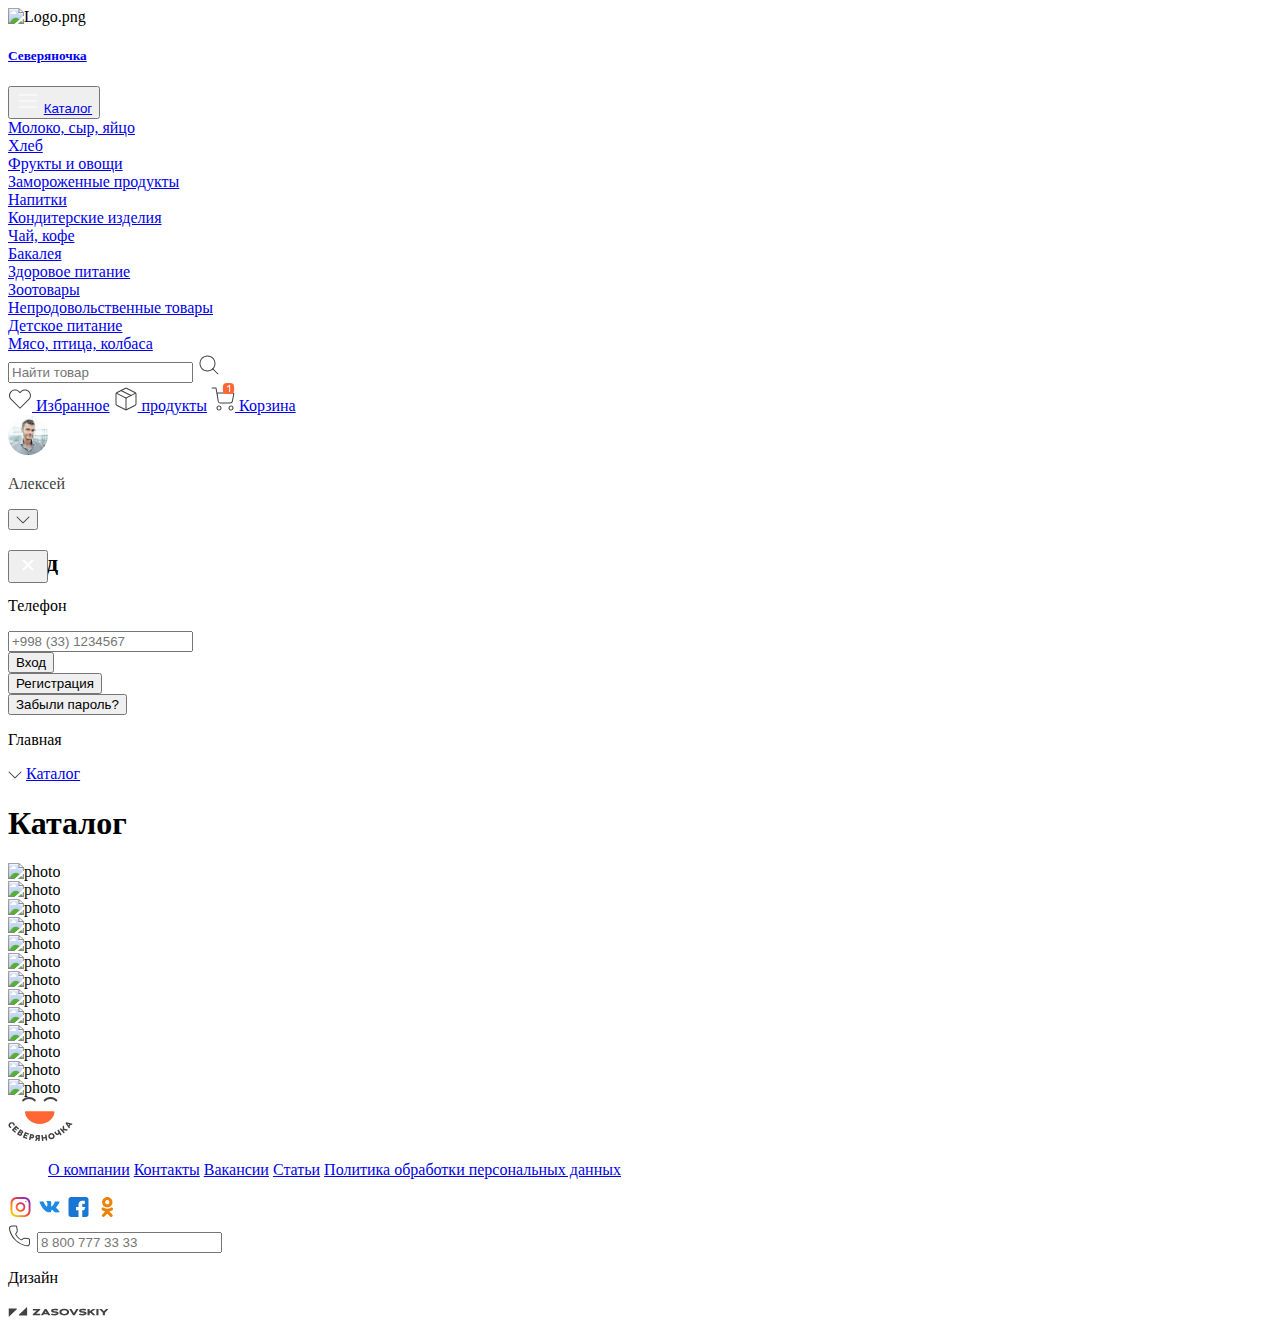
==== pages/category.html @ 1f25ca3d "product" ====
<!DOCTYPE html>
<html lang="en">
<head>
    <meta charset="UTF-8">
    <meta http-equiv="X-UA-Compatible" content="IE=edge">
    <meta name="viewport" content="width=device-width, initial-scale=1.0">
    <title>Category</title>
<link rel="stylesheet" href="../scss/categories.css">

</head>
<body>
    <header class="header">
        <div class="container">
          <div class="main_header">
            
            <div class="left">
              <img src="../assets/images/icons/group.svg" alt="Logo.png">
             <a href="../index.html"> <h5>Северяночка</h5></a>
             
              <div>
                
                <div class="menu">
                  <button class="humburger"  >
                    <img src="../assets/images/icons/menu.svg" alt="">
                      <a href="./category.html">Каталог</a>
                  </button>
              
                </div>
                <div class="navlink">
                  <div class="nav">
                      <div class="nav_item">
                          <a href="#">Молоко, сыр, яйцо</a>
                      </div>
                      <div class="nav_item">
                          <a href="#">Хлеб</a>
                      </div>
                      <div class="nav_item">
                          <a href="#">Фрукты и овощи</a>
                      </div>
                      <div class="nav_item">
                          <a href="#">Замороженные продукты</a>
                      </div>
                  </div>
                  <div class="nav2">
                      <div class="nav_item">
                          <a href="#">Напитки</a>
                      </div>
                      <div class="nav_item">
                          <a href="#">Кондитерские изделия</a>
                      </div>
                      <div class="nav_item">
                          <a href="#">Чай, кофе</a>
                      </div>
                  </div>
                  <div class="nav3">
                      <div class="nav_item">
                          <a href="#">Бакалея</a>
                      </div>
                      <div class="nav_item">
                          <a href="#">Здоровое питание</a>
                      </div>
                      <div class="nav_item">
                          <a href="#">Зоотовары</a>
                      </div>
                  </div>
  
                  <div class="nav4">
                      <div class="nav_item">
                          <a href="#">Непродовольственные товары</a>
                      </div>
                      <div class="nav_item">
                          <a href="#">Детское питание</a>
                      </div>
                      <div class="nav_item">
                          <a href="#">Мясо, птица, колбаса</a>
                      </div>
                  </div>
                </div>
                
              </div>
            
            <div class="inputs">
              <input type="search" placeholder="Найти товар" >
            <img src="../assets/images/icons/search.svg" alt=""></div>
          </div>  
          <div class="right">
            <a href="#"><img src="../assets/images/icons/heart.svg" alt=""> Избранное</a>
            <a href="../pages/products.html">
              <img src="../assets/images/icons/package.svg" alt=""> продукты</a>
              <a href="#"><img src="../assets/images/icons/shopping-cart-notice-num.svg" alt=""> Корзина</a>
              <div class="person">
                <img src="../assets/images/icons/avatar.svg" alt="person">
                <p style="color:rgba(65, 65, 65, 1);font-weight: 400;">Алексей</p>
                <div class="people-str">
                  <button class="people-str"> <img class="icon_shape" src="../assets/images/icons/Shape (Stroke).svg" alt="img"></button>
                    </div>
            
                <div class="navbar  ">
                  <div class="blur"></div>
                  <div class="nav-close">
                    <div style="position: absolute;" class="nav-xx">
                      <button  class="btn-open"><svg xmlns="http://www.w3.org/2000/svg" width="24" height="24" viewBox="0 0 24 24" style="fill: #fff;"><path d="m16.192 6.344-4.243 4.242-4.242-4.242-1.414 1.414L10.535 12l-4.242 4.242 1.414 1.414 4.242-4.242 4.243 4.242 1.414-1.414L13.364 12l4.242-4.242z"></path></svg></button>
                    </div>
                    <div class="nav-exit">
                      <h2>Вход</h2>
                    </div>
                    <div class="nav-phone">
                      <p>Телефон</p>
                      <input id="input" type="text" id="phone" placeholder="+998 (33) 1234567" >
                    </div>
                    <div class="nav-btn">
                      <button class="btn-open">Вход</button>
                    </div>
                    <div class="nav1">
                      <div class="nav1-link">
                        <button  class="btn-open">Регистрация</button>
                      </div>
                      <div class="nav1-link">
                        <button class="btn-open">Забыли пароль?</button>
                      </div>
                    </div>
                  </div>
                </div>
              </div>
          </div>
        </div>
        </div>
  
       
        
      </header>


      <main>

        <div class="container">
          <div class="cardlar">
              <div class="card1">
                  <div class="card1">
                      <div class="cards1">
                          <p>Главная</p>
                          <img src="../assets/images/icons/Shape (Stroke).svg" alt="">
                          <a href="#">Каталог</a>
                      </div>
                      <div class="cards2">
                          <h1>Каталог</h1>
                      </div>
                  </div>
              </div>
              <div class="card2-img">
                  <div class="img1">
                      <div class="imgs1">
                      <img src="../assets/images/category/Frame 21.svg" alt="photo">
                      </div>
                      <div class="imgs2">
                      <img src="../assets/images/category/Frame 33.svg" alt="photo">
                      </div>
                      <div class="imgs3">
                      <img src="../assets/images/category/Frame 34.svg" alt="photo">
                      </div>
                      
                  </div>
                  <div class="img2">
                      <div class="imgs7">
                          <img src="../assets/images/category/Frame 21 (1).svg" alt="photo">
                      </div>
                        <div class="imgs4">
                        <img src="../assets/images/category/img.svg" alt="photo">
                      </div>
                      <div class="imgs5">
                      <img src="../assets/images/category/Frame 33 (1).svg" alt="photo">
                      </div>
                      <div class="imgs6">
                      <img src="../assets/images/category/Frame 33 (2).svg" alt="photo">
                      </div>
                    </div>
                   <div class="img3">
                      <div class="imgs1">
                       <img src="../assets/images/category/Frame 34 (2).svg" alt="photo">
                      </div>
                      <div class="imgs2">
                       <img src="../assets/images/category/img (1).svg" alt="photo">
                      </div>
                      <div class="imgs3">
                       <img src="../assets/images/category/Frame 21 (2).svg" alt="photo">
                      </div>
                   </div>
                   <div class="img4">
                      <div class="imgs1">
                       <img src="../assets/images/category/Frame 33 (1).svg" alt="photo">
                      </div>
                      <div class="imgs2">
                       <img src="../assets/images/category/Frame 33 (3).svg" alt="photo">
                      </div>
                      <div class="imgs3">
                       <img src="../assets/images/category/Frame 32 (1).svg" alt="photo">
                      </div>
                  </div>
                   </div>
              </div>
          </div>
      </main>


















      <footer>
        <div class="container">
          <div class="foot">
           <div class="top">
            <img src="../assets/images/icons/logo2.svg" alt="Logo.svg">
            <ul>
              <a href="#">О компании</a>
              <a href="#">Контакты</a>
              <a href="#">Вакансии</a>
              <a href="#">Статьи</a>
              <a href="#">Политика обработки персональных данных</a>
            </ul>
            <div class="social">
              <img src="../assets/images/icons/instagram.svg" alt="Instagram">
              <img src="../assets/images/icons/vkontakte.svg" alt="Instagram">
              <img src="../assets/images/icons/facebook.svg" alt="Instagram">
              <img src="../assets/images/icons/ok.svg" alt="Instagram">
            </div>
           
           </div>
           <div class="foot_bottom">
             <div class="tel">
              <label for="tel"><img src="../assets/images/icons/phone.svg" alt="Phone"></label>
              <input type="number" placeholder="8 800 777 33 33" id="tel">
            </div>
            <p>Дизайн</p>
            <img src="../assets/images/icons/logo-zasovskiy-small-black.svg" alt="Logo">
           </div>
          </div>
        </div>
        
            </footer>

<script src="../js/categories.js"></script>
    
</body>
</html>
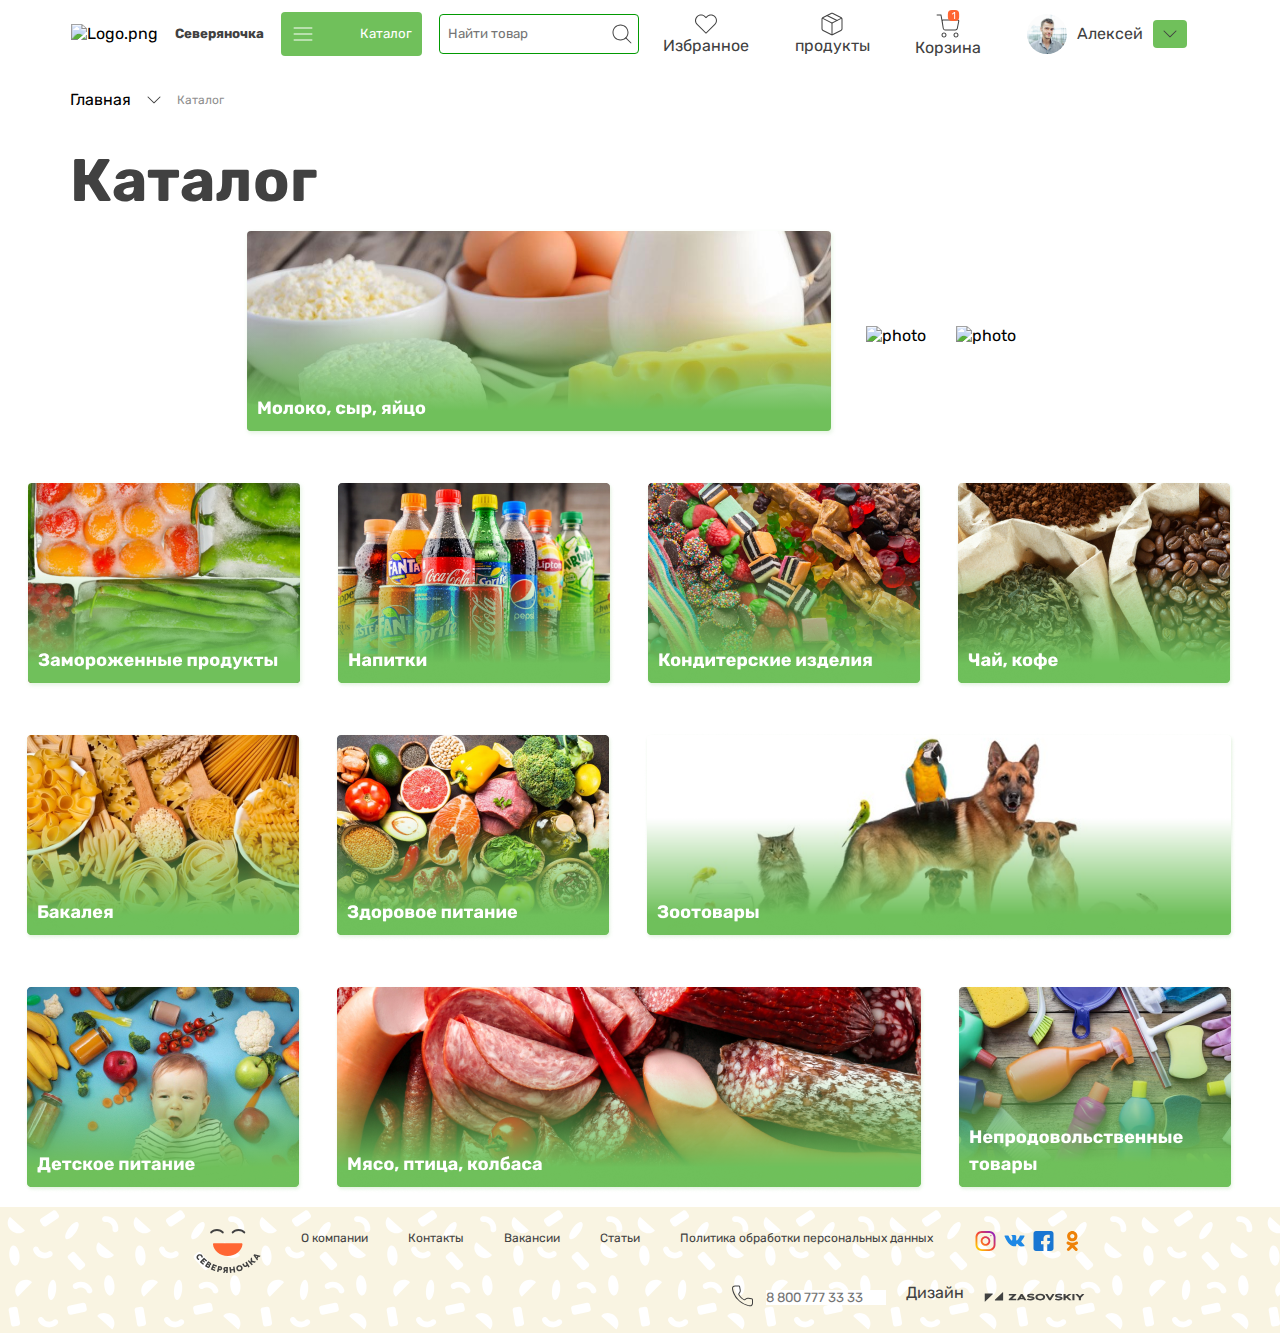
==== commit 5e17827c: "product" ====
--- a/pages/category.html
+++ b/pages/category.html
@@ -5,7 +5,7 @@
     <meta http-equiv="X-UA-Compatible" content="IE=edge">
     <meta name="viewport" content="width=device-width, initial-scale=1.0">
     <title>Category</title>
-<link rel="stylesheet" href="../scss/categories.css">
+<link rel="stylesheet" href="../css/catalog.css">
 
 </head>
 <body>
@@ -27,7 +27,7 @@
               
                 </div>
                 <div class="navlink">
-                  <div class="nav">
+                  <div class="nav-one">
                       <div class="nav_item">
                           <a href="#">Молоко, сыр, яйцо</a>
                       </div>
@@ -106,12 +106,12 @@
                     </div>
                     <div class="nav-phone">
                       <p>Телефон</p>
-                      <input id="input" type="text" id="phone" placeholder="+998 (33) 1234567" >
+                      <input style="width: 100%;height:50px ;" id="input" type="text" id="phone" placeholder="+998 (33) 1234567" >
                     </div>
                     <div class="nav-btn">
                       <button class="btn-open">Вход</button>
                     </div>
-                    <div class="nav1">
+                    <div style="display: flex;" class="nav1">
                       <div class="nav1-link">
                         <button  class="btn-open">Регистрация</button>
                       </div>
@@ -150,73 +150,56 @@
               <div class="card2-img">
                   <div class="img1">
                       <div class="imgs1">
-                      <img src="../assets/images/category/Frame 21.svg" alt="photo">
+                      <img src="../assets/images/category/1-rasm.svg" alt="photo">
                       </div>
                       <div class="imgs2">
-                      <img src="../assets/images/category/Frame 33.svg" alt="photo">
+                      <img src="../assets/images/category/2-rasm.svg" alt="photo">
                       </div>
                       <div class="imgs3">
-                      <img src="../assets/images/category/Frame 34.svg" alt="photo">
+                      <img src="../assets/images/category/3-rasm.svg" alt="photo">
                       </div>
                       
                   </div>
                   <div class="img2">
                       <div class="imgs7">
-                          <img src="../assets/images/category/Frame 21 (1).svg" alt="photo">
+                          <img src="../assets/images/category/4-rasm.svg" alt="photo">
                       </div>
                         <div class="imgs4">
-                        <img src="../assets/images/category/img.svg" alt="photo">
+                        <img src="../assets/images/category/5-rasm.png" alt="photo">
                       </div>
                       <div class="imgs5">
-                      <img src="../assets/images/category/Frame 33 (1).svg" alt="photo">
+                      <img src="../assets/images/category/6-rasm.png" alt="photo">
                       </div>
                       <div class="imgs6">
-                      <img src="../assets/images/category/Frame 33 (2).svg" alt="photo">
+                      <img src="../assets/images/category/7-rasm.png" alt="photo">
                       </div>
                     </div>
                    <div class="img3">
                       <div class="imgs1">
-                       <img src="../assets/images/category/Frame 34 (2).svg" alt="photo">
+                       <img src="../assets/images/category/8-rasm.png" alt="photo">
                       </div>
                       <div class="imgs2">
-                       <img src="../assets/images/category/img (1).svg" alt="photo">
+                       <img src="../assets/images/category/9-rasm.png" alt="photo">
                       </div>
                       <div class="imgs3">
-                       <img src="../assets/images/category/Frame 21 (2).svg" alt="photo">
+                       <img src="../assets/images/category/10-rasm.png" alt="photo">
                       </div>
                    </div>
                    <div class="img4">
                       <div class="imgs1">
-                       <img src="../assets/images/category/Frame 33 (1).svg" alt="photo">
+                       <img src="../assets/images/category/11-rasm.png" alt="photo">
                       </div>
                       <div class="imgs2">
-                       <img src="../assets/images/category/Frame 33 (3).svg" alt="photo">
+                       <img src="../assets/images/category/12-rasm.png" alt="photo">
                       </div>
                       <div class="imgs3">
-                       <img src="../assets/images/category/Frame 32 (1).svg" alt="photo">
+                       <img src="../assets/images/category/13-rasm.png" alt="photo">
                       </div>
                   </div>
                    </div>
               </div>
           </div>
-      </main>
-
-
-
-
-
-
-
-
-
-
-
-
-
-
-
-
-
+        </main>
 
       <footer>
         <div class="container">
--- a/css/catalog.css
+++ b/css/catalog.css
@@ -0,0 +1,535 @@
+@import url('https://fonts.googleapis.com/css2?family=Rubik:ital,wght@0,300..900;1,300..900&display=swap');
+
+
+* {
+    font-family: rubik, sans-serif;
+    margin: 0;
+    padding: 0;
+    box-sizing: border-box;
+}
+
+a {
+    text-decoration: none;
+    color: rgba(65, 65, 65, 1);
+}
+
+
+.container {
+    max-width: 1240px;
+    padding: 10px 50px;
+    margin: 0 auto !important;
+}
+
+.header {
+    position: relative;
+    position: sticky;
+    top: 0;
+    left: 0;
+    height: 80px;
+    right: 0;
+    z-index: 10;
+    background: #fff;
+
+
+}
+
+.main_header {
+    width: 100%;
+    position: relative;
+    box-shadow: rgba(255, 255, 255, 1);
+    display: flex;
+    justify-content: space-around;
+    align-items: center;
+
+}
+
+.left {
+    width: 50%;
+    display: flex;
+    align-items: center;
+    justify-content: space-around;
+    gap: 16px;
+}
+
+.left > h5 {
+    color: rgba(65, 65, 65, 1);
+}
+
+button {
+    display: flex;
+    align-items: center;
+    justify-content: center;
+    /* width: 150px; */
+    padding: 10px 10px 10px 10px;
+    gap: 10px;
+    border-radius: 4px;
+    opacity: 0px;
+    cursor: pointer;
+    background: #70C05B;
+    color: white;
+    border: none;
+    font-weight: 400;
+}
+
+button > img {
+    padding: 0;
+}
+
+input {
+    outline: none;
+}
+
+.inputs input {
+    width: 100%;
+    height: 40px;
+    padding: 8px;
+    /* gap: 10px; */
+    border-radius: 4px;
+    border: 1px solid rgb(2, 154, 2);
+
+
+}
+
+.inputs {
+    position: relative;
+}
+
+.inputs > img {
+    position: absolute;
+    right: 5px;
+    top: 8px;
+}
+
+.right {
+    width: 50%;
+    display: flex;
+    align-items: center;
+    justify-content: space-around;
+    /* border: 1px black solid; */
+}
+
+.right > a {
+    display: flex;
+    align-items: center;
+    flex-direction: column;
+    text-decoration: none;
+    /* gap:8px; */
+
+    color: rgba(65, 65, 65, 1);
+}
+
+
+.person {
+    display: flex;
+    align-items: center;
+    justify-content: center;
+    /* border: 1px black solid; */
+    gap: 10px;
+}
+
+.people-str {
+    border: none;
+    cursor: pointer;
+}
+
+
+.peoples {
+    display: flex;
+    flex-direction: row;
+    align-items: center;
+}
+
+.navbar {
+    position: fixed;
+    position: absolute;
+    top: 0;
+    left: 0;
+    width: 100%;
+    height: 100vh;
+    background: #FCD5BACC;
+    display: none;
+    align-items: center;
+    justify-content: center;
+    animation: modalScale 0.3s linear alternate;
+}
+
+.navbar.open {
+    display: flex;
+}
+
+
+.nav {
+    position: relative;
+    display: flex;
+    flex-direction: column;
+    justify-content: center;
+    align-items: center;
+    gap: 32px;
+    width: 420px;
+    height: 431px;
+    border-radius: 4px 4px 4px 4px;
+    opacity: 0px;
+    box-shadow: 8px 16px 32px 0px #FF663333;
+    background: #FFFFFF;
+    animation: modalScale 0.3s linear alternate;
+}
+
+.nav-xx {
+    position: absolute;
+    right: 5px;
+    top: 5px;
+    border: 0px;
+    color: #F3F2F1;
+}
+
+.nav-exit {
+    font-family: Rubik;
+    font-size: 24px;
+    font-weight: 700;
+    line-height: 36px;
+    text-align: center;
+    width: 260px;
+    height: 36px;
+    color: #414141;
+}
+
+.nav-phone p {
+    font-family: Rubik;
+    font-size: 15px;
+    font-weight: 400;
+    line-height: 27px;
+    text-align: left;
+    color: #414141;
+    width: 260px;
+    height: 27px;
+}
+
+.nav-phone > #phone {
+    font-family: Rubik;
+    font-size: 24px !important;
+    font-weight: 400;
+    line-height: 36px;
+    text-align: left !important;
+    width: 260px !important;
+    height: 60px !important;
+    padding: 12px 16px 12px 16px !important;
+
+    border-radius: 4px 4px 4px 4px !important;
+    border: 1px 0px 0px 0px !important;
+    border: 1px solid #70C05B !important;
+    box-shadow: 4px 8px 16px 0px #70C05B33 !important;
+    outline: none !important;
+}
+
+.nav-btn button {
+    font-family: Rubik;
+    font-size: 24px;
+    font-weight: 400;
+    line-height: 36px;
+    text-align: center;
+    width: 228px;
+    height: 36px;
+    width: 260px;
+    height: 68px;
+    /* padding: 16px 0px 0px 0px; */
+    border-radius: 4px 4px 4px 4px;
+    border: none;
+    background: #FCD5BA;
+    color: #FF6633;
+}
+
+
+.nav1 {
+    display: flex;
+    flex-direction: row;
+    gap: 16px;
+}
+
+.nav1-link button {
+    font-family: Rubik;
+    font-size: 12px;
+    font-weight: 400;
+    line-height: 18px;
+    text-align: center;
+    width: 121px;
+    height: 32px;
+    gap: 8px;
+    color: #414141;
+    border-radius: 4px 4px 4px 4px;
+    border: 1px solid #fff;
+    border: none;
+    background: none;
+    transition: 0.4s;
+}
+
+.nav1-link button:hover {
+    color: #70C05B;
+    border: 1px solid #70C05B;
+
+}
+
+.people-str.open {
+    display: flex;
+}
+
+@keyframes modalScale {
+    from {
+        transform: scale(0)
+    }
+    to {
+        transform: scale(1);
+    }
+
+}
+.card{
+    display: flex;
+    flex-direction: column;
+    justify-content: center;
+    gap: 60px;
+    }
+    .card1{
+    display: flex;
+    flex-direction: column;
+    /* margin-top: 40px; */
+    gap: 24px;
+    }
+    
+    .cards1{
+    display: flex;
+    align-items: center;
+    gap: 16px;
+    }
+    .cards1  .p{
+    /* //styleName: Desc/Text/XS; */
+    font-family: Rubik;
+    font-size: 12px;
+    font-weight: 400;
+    line-height: 18px;
+    text-align: left;
+    color: #414141;
+    width: 46px;
+    height: 18px;
+    }
+    .cards1 a {
+    font-family: Rubik;
+    font-size: 12px;
+    font-weight: 400;
+    line-height: 18px;
+    text-align: left;
+    color: #8F8F8F;
+    }
+    .cards2 h1{
+    font-family: Rubik;
+    font-size: 60px;
+    font-weight: 700;
+    line-height: 96px;
+    text-align: left;
+    color: #414141;
+    }
+    .card2-img {
+    display: flex;
+    flex-direction:column;
+    align-items: center;
+    /* margin-top: -10px; */
+    gap: 40px;
+    }
+    .img1{
+    display: flex;
+    justify-content: space-between;
+    align-items: center;
+    margin-left: -20px;
+    gap: 30px;
+    
+    }
+    .img2{
+    display: flex;
+    justify-content: space-between;
+    align-items: center;
+    margin-left: -20px;
+    gap: 30px;
+    }
+    .img3{
+    display: flex;
+    justify-content: space-between;
+    align-items: center;
+    margin-left: -20px;
+    gap: 30px;
+    
+    }
+    .img4{
+    display: flex;
+    justify-content: space-between;
+    align-items: center;
+    margin-left: -20px;
+    gap: 30px;
+    }
+    
+
+
+
+
+
+
+
+
+
+
+
+
+
+
+
+
+
+
+
+
+
+
+
+
+
+
+
+
+footer {
+    background-color: rgba(249, 244, 226, 1);
+    display: flex;
+    align-items: center;
+
+    height: 126px;
+    background-image: url(../assets/images/icons/pattern2.svg);
+}
+
+.foot {
+    display: flex;
+    align-items: center;
+    justify-content: space-around;
+    flex-direction: column;
+    gap: 10px;
+}
+
+ul {
+    display: flex;
+    gap: 40px;
+
+    font-family: Rubik;
+    font-size: 12px;
+    font-weight: 400;
+    line-height: 18px;
+    text-align: left;
+
+}
+
+.top {
+    width: 100%;
+    justify-self: space-around;
+    gap: 40px;
+    display: flex;
+}
+
+.tel {
+    gap: 10px;
+    display: flex;
+    align-items: center;
+
+}
+
+.tel > input {
+    width: 120px;
+    border: none;
+    outline: none;
+}
+
+.foot_bottom {
+    color: rgba(65, 65, 65, 1);
+    display: flex;
+    align-self: flex-end;
+    gap: 20px;
+}
+
+
+
+.humburger a {
+    color: #fff;
+    padding-left: 35px;
+}
+
+@media (max-width: 768) {
+    .humburger a {
+        display: none !important;
+        color: #fff;
+        padding-left: 35px;
+    }
+}
+
+.navlink {
+    display: flex;
+    justify-content: space-between;
+    gap: 50px;
+    align-items: center;
+    position: absolute;
+    font-family: Rubik;
+    font-size: 16px;
+    font-weight: 700;
+    transition: .4s cubic-be;
+    line-height: 24px;
+    text-align: left;
+    background-color: white;
+    padding: 30px 15px !important;
+    opacity: 0;
+    left: 0;
+    transition: 0.4s;
+}
+
+.navlink.show {
+    width: 100%;
+    position: absolute;
+    opacity: 1;
+}
+
+.nav-close {
+    background: #fff;
+    width: 300px;
+    height: 400px;
+    box-shadow: 0px 0px 20px 0px;
+    border-radius: 8px;
+    padding: 20px;
+    display: flex;
+    flex-direction: column;
+    gap: 24px;
+}
+
+.nav-one {
+    display: flex;
+   
+    flex-direction: column;
+    gap: 24px;
+}
+.nav2 {
+    display: flex;
+    flex-direction: column;
+    gap: 24px;
+}
+
+.nav3 {
+    display: flex;
+    flex-direction: column;
+    gap: 24px;
+}
+
+.nav4 {
+    display: flex;
+    flex-direction: column;
+    gap: 24px;
+}
+
+a {
+    color: #414141;
+    transition: 0.4s;
+}
+
+.nav_item a:hover {
+    color: #FF6633;
+}
+
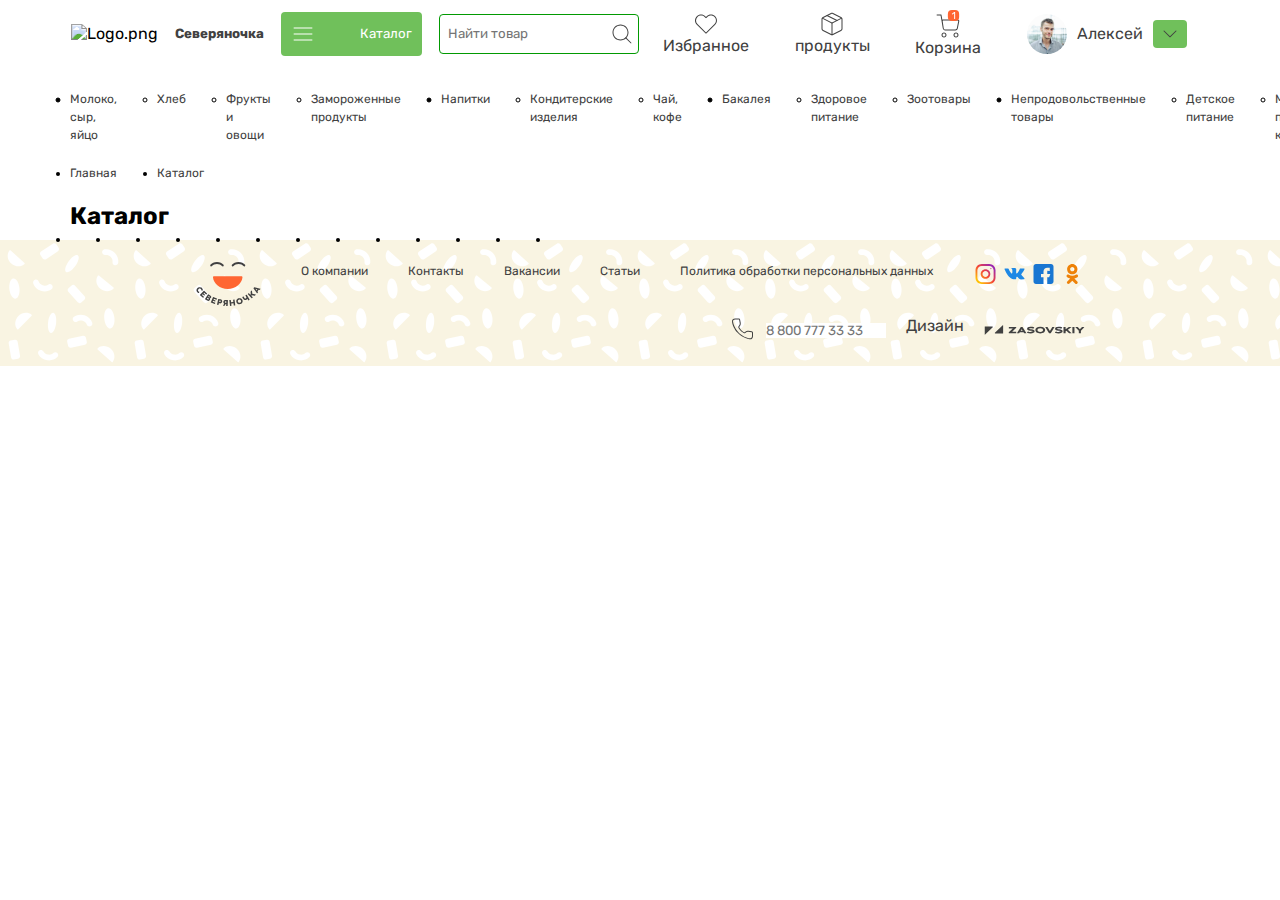
==== commit 8f199cf2: "undex.html edited" ====
--- a/pages/category.html
+++ b/pages/category.html
@@ -131,75 +131,164 @@
       </header>
 
 
-      <main>
-
-        <div class="container">
-          <div class="cardlar">
-              <div class="card1">
-                  <div class="card1">
-                      <div class="cards1">
-                          <p>Главная</p>
-                          <img src="../assets/images/icons/Shape (Stroke).svg" alt="">
-                          <a href="#">Каталог</a>
-                      </div>
-                      <div class="cards2">
-                          <h1>Каталог</h1>
-                      </div>
-                  </div>
-              </div>
-              <div class="card2-img">
-                  <div class="img1">
-                      <div class="imgs1">
-                      <img src="../assets/images/category/1-rasm.svg" alt="photo">
-                      </div>
-                      <div class="imgs2">
-                      <img src="../assets/images/category/2-rasm.svg" alt="photo">
-                      </div>
-                      <div class="imgs3">
-                      <img src="../assets/images/category/3-rasm.svg" alt="photo">
-                      </div>
-                      
-                  </div>
-                  <div class="img2">
-                      <div class="imgs7">
-                          <img src="../assets/images/category/4-rasm.svg" alt="photo">
-                      </div>
-                        <div class="imgs4">
-                        <img src="../assets/images/category/5-rasm.png" alt="photo">
-                      </div>
-                      <div class="imgs5">
-                      <img src="../assets/images/category/6-rasm.png" alt="photo">
-                      </div>
-                      <div class="imgs6">
-                      <img src="../assets/images/category/7-rasm.png" alt="photo">
-                      </div>
-                    </div>
-                   <div class="img3">
-                      <div class="imgs1">
-                       <img src="../assets/images/category/8-rasm.png" alt="photo">
-                      </div>
-                      <div class="imgs2">
-                       <img src="../assets/images/category/9-rasm.png" alt="photo">
-                      </div>
-                      <div class="imgs3">
-                       <img src="../assets/images/category/10-rasm.png" alt="photo">
-                      </div>
-                   </div>
-                   <div class="img4">
-                      <div class="imgs1">
-                       <img src="../assets/images/category/11-rasm.png" alt="photo">
-                      </div>
-                      <div class="imgs2">
-                       <img src="../assets/images/category/12-rasm.png" alt="photo">
-                      </div>
-                      <div class="imgs3">
-                       <img src="../assets/images/category/13-rasm.png" alt="photo">
-                      </div>
-                  </div>
-                   </div>
-              </div>
-          </div>
-        </main>
+      <main class="main">
+        <div class="catalog-top">
+          <div class="container">
+            <ul class="catalog-top__list">
+              <li class="catalog-top__item">
+                <ul class="catalog-top-item__list">
+                  <li class="catalog-top-item__item">
+                    <a href="" class="catalog-top-item__link"
+                      >Молоко, сыр, яйцо</a
+                    >
+                  </li>
+                  <li class="catalog-top-item__item">
+                    <a href="" class="catalog-top-item__link">Хлеб</a>
+                  </li>
+                  <li class="catalog-top-item__item">
+                    <a href="" class="catalog-top-item__link">Фрукты и овощи</a>
+                  </li>
+                  <li class="catalog-top-item__item">
+                    <a href="" class="catalog-top-item__link"
+                      >Замороженные продукты</a
+                    >
+                  </li>
+                </ul>
+              </li>
+              <li class="catalog-top__item">
+                <ul class="catalog-top-item__list">
+                  <li class="catalog-top-item__item">
+                    <a href="" class="catalog-top-item__link">Напитки</a>
+                  </li>
+                  <li class="catalog-top-item__item">
+                    <a href="" class="catalog-top-item__link"
+                      >Кондитерские изделия</a
+                    >
+                  </li>
+                  <li class="catalog-top-item__item">
+                    <a href="" class="catalog-top-item__link">Чай, кофе</a>
+                  </li>
+                </ul>
+              </li>
+              <li class="catalog-top__item">
+                <ul class="catalog-top-item__list">
+                  <li class="catalog-top-item__item">
+                    <a href="" class="catalog-top-item__link">Бакалея</a>
+                  </li>
+                  <li class="catalog-top-item__item">
+                    <a href="" class="catalog-top-item__link">Здоровое питание</a>
+                  </li>
+                  <li class="catalog-top-item__item">
+                    <a href="" class="catalog-top-item__link">Зоотовары</a>
+                  </li>
+                </ul>
+              </li>
+              <li class="catalog-top__item">
+                <ul class="catalog-top-item__list">
+                  <li class="catalog-top-item__item">
+                    <a href="" class="catalog-top-item__link"
+                      >Непродовольственные товары</a
+                    >
+                  </li>
+                  <li class="catalog-top-item__item">
+                    <a href="" class="catalog-top-item__link">Детское питание</a>
+                  </li>
+                  <li class="catalog-top-item__item">
+                    <a href="" class="catalog-top-item__link"
+                      >Мясо, птица, колбаса</a
+                    >
+                  </li>
+                </ul>
+              </li>
+            </ul>
+          </div>
+        </div>
+        <div class="breadcrumps">
+          <div class="container">
+            <ul class="breadcrumps__list">
+              <li class="breadcrumps__item">
+                <a href="index.html" class="breadcrumps__link">Главная</a>
+              </li>
+              <li class="breadcrumps__item">
+                <a href="#" class="breadcrumps__link">Каталог</a>
+              </li>
+            </ul>
+          </div>
+        </div>
+        <section class="catalog">
+          <div class="container">
+            <h2 class="catalog__title title">Каталог</h2>
+            <ul class="catalog__list">
+              <li class="catalog__item catalog__milk">
+                <a href="category.html" class="catalog__link">
+                  <div class="catalog__item-bg"></div>
+                </a>
+              </li>
+              <li class="catalog__item catalog__bread">
+                <a href="category.html" class="catalog__link">
+                  <div class="catalog__item-bg"></div>
+                </a>
+              </li>
+              <li class="catalog__item catalog__fruits">
+                <a href="category.html" class="catalog__link">
+                  <div class="catalog__item-bg"></div>
+                </a>
+              </li>
+              <li class="catalog__item catalog__frozen">
+                <a href="category.html" class="catalog__link">
+                  <div class="catalog__item-bg"></div>
+                </a>
+              </li>
+              <li class="catalog__item catalog__drinks">
+                <a href="category.html" class="catalog__link">
+                  <div class="catalog__item-bg"></div>
+                </a>
+              </li>
+              <li class="catalog__item catalog__conditer">
+                <a href="category.html" class="catalog__link">
+                  <div class="catalog__item-bg"></div>
+                </a>
+              </li>
+              <li class="catalog__item catalog__tea">
+                <a href="category.html" class="catalog__link">
+                  <div class="catalog__item-bg"></div>
+                </a>
+              </li>
+              <li class="catalog__item catalog__pasta">
+                <a href="category.html" class="catalog__link">
+                  <div class="catalog__item-bg"></div>
+                </a>
+              </li>
+              <li class="catalog__item catalog__health">
+                <a href="category.html" class="catalog__link">
+                  <div class="catalog__item-bg"></div>
+                </a>
+              </li>
+              <li class="catalog__item catalog__zoo">
+                <a href="category.html" class="catalog__link">
+                  <div class="catalog__item-bg"></div>
+                </a>
+              </li>
+              <li class="catalog__item catalog__children">
+                <a href="category.html" class="catalog__link">
+                  <div class="catalog__item-bg"></div>
+                </a>
+              </li>
+              <li class="catalog__item catalog__kolbasa">
+                <a href="category.html" class="catalog__link">
+                  <div class="catalog__item-bg"></div>
+                </a>
+              </li>
+              <li class="catalog__item catalog__hozka">
+                <a href="category.html" class="catalog__link">
+                  <div class="catalog__item-bg"></div>
+                </a>
+              </li>
+            </ul>
+          </div>
+        </section>
+      </main>
+  
 
       <footer>
         <div class="container">
